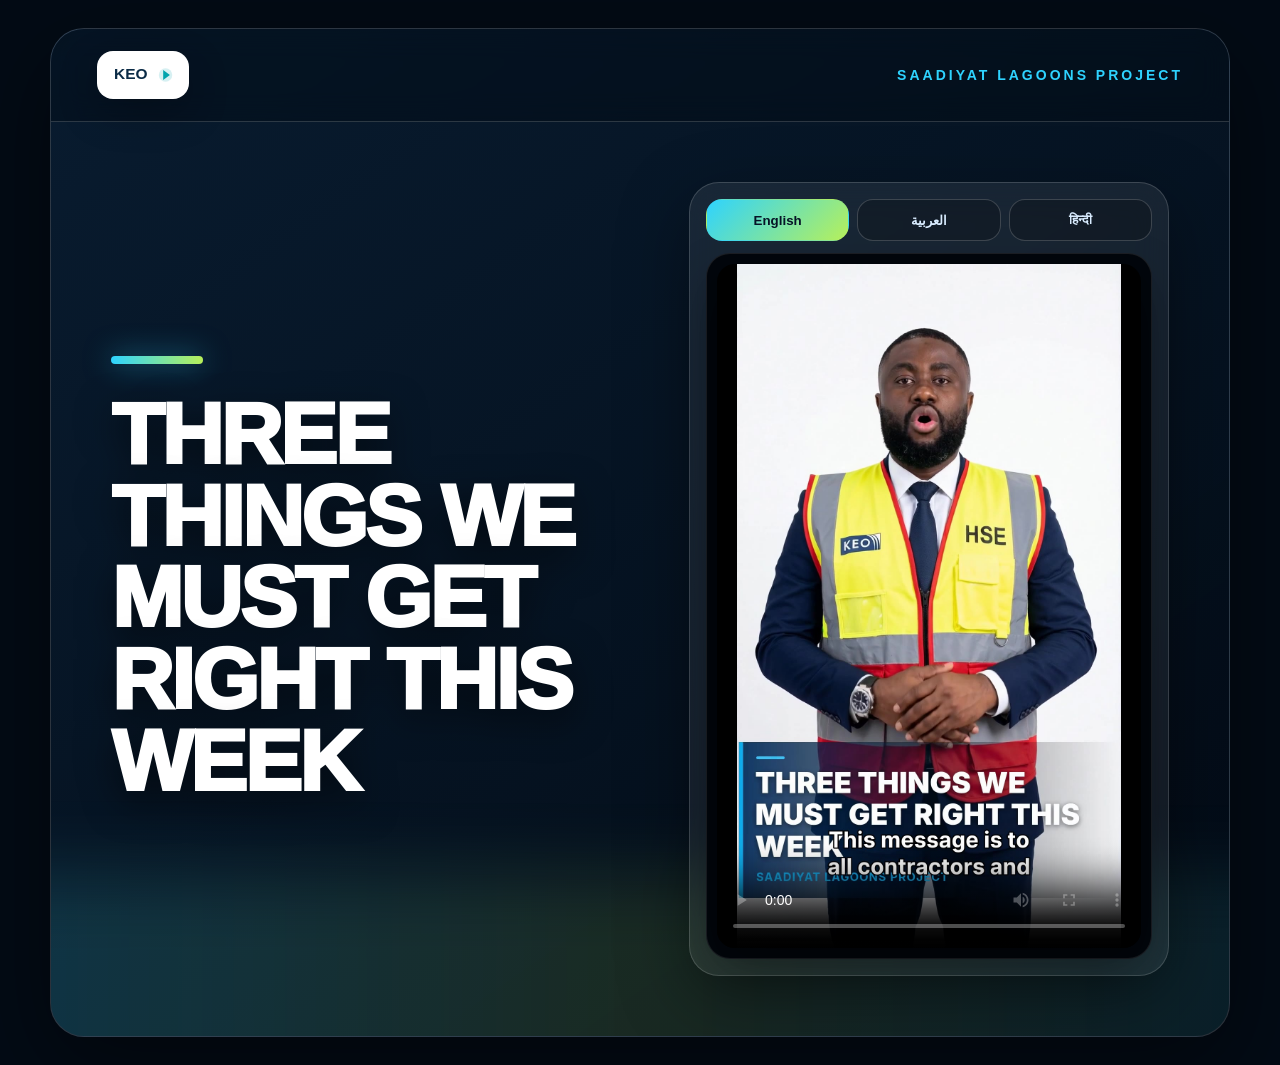
==== index.html @ d4e58001 "Add files via upload" ====
<!DOCTYPE html>
<html lang="en">
<head>
  <meta charset="UTF-8" />
  <meta name="viewport" content="width=device-width, initial-scale=1.0" />
  <title>Three Things We Must Get Right This Week</title>
  <link rel="stylesheet" href="styles.css" />
</head>
<body>
  <main class="pageShell">
    <section class="heroCard">
      <header class="topBar">
        <img src="assets/keo-logo.svg" alt="KEO logo" class="logo" />
        <div class="project">SAADIYAT LAGOONS PROJECT</div>
      </header>

      <section class="heroLayout">
        <div class="titleBlock">
          <div class="line"></div>
          <h1>THREE THINGS WE MUST GET RIGHT THIS WEEK</h1>
        </div>

        <div class="videoCard">
          <div class="tabs" role="tablist" aria-label="Video language selector">
            <button class="tab active" data-video="assets/english.mp4" data-lang="English">English</button>
            <button class="tab" data-video="assets/arabic.mp4" data-lang="Arabic">العربية</button>
            <button class="tab" data-video="assets/hindi.mp4" data-lang="Hindi">हिन्दी</button>
          </div>

          <div class="videoFrame">
            <video id="mainVideo" controls playsinline preload="metadata" poster="assets/poster.jpg">
              <source src="assets/english.mp4" type="video/mp4" />
              Your browser does not support the video tag.
            </video>
          </div>
        </div>
      </section>
    </section>
  </main>

  <script src="script.js"></script>
</body>
</html>
---- styles.css ----
:root{
  --navy:#061426;
  --navy2:#0b2745;
  --blue:#2ed3ff;
  --green:#b7f05a;
  --text:#ffffff;
  --soft:#d9ecff;
  --glass:rgba(255,255,255,.08);
  --line:rgba(255,255,255,.16);
}
*{box-sizing:border-box}
html,body{margin:0;min-height:100%;font-family:Inter,Segoe UI,Arial,sans-serif;background:#030b15;color:var(--text)}
body:before{content:"";position:fixed;inset:0;background:radial-gradient(circle at 15% 10%,rgba(46,211,255,.28),transparent 34%),radial-gradient(circle at 85% 15%,rgba(183,240,90,.18),transparent 28%),linear-gradient(135deg,#061426,#081c31 48%,#020812);z-index:-2}
body:after{content:"";position:fixed;inset:0;background-image:linear-gradient(rgba(255,255,255,.035) 1px,transparent 1px),linear-gradient(90deg,rgba(255,255,255,.035) 1px,transparent 1px);background-size:48px 48px;mask-image:linear-gradient(to bottom,rgba(0,0,0,.8),transparent);z-index:-1}
.pageShell{width:min(1180px,94vw);margin:0 auto;padding:28px 0}
.heroCard{min-height:calc(100vh - 56px);border:1px solid var(--line);border-radius:34px;background:linear-gradient(145deg,rgba(10,31,53,.86),rgba(3,11,21,.93));box-shadow:0 28px 90px rgba(0,0,0,.45);overflow:hidden;position:relative}
.heroCard:before{content:"";position:absolute;inset:auto -12% -28% -12%;height:44%;background:linear-gradient(90deg,rgba(46,211,255,.18),rgba(183,240,90,.12),rgba(46,211,255,.1));filter:blur(36px)}
.topBar{position:relative;z-index:2;display:flex;justify-content:space-between;align-items:center;padding:22px clamp(18px,4vw,46px);border-bottom:1px solid var(--line);background:rgba(2,9,18,.38);backdrop-filter:blur(14px)}
.logo{width:92px;background:#fff;border-radius:16px;padding:9px;box-shadow:0 14px 38px rgba(0,0,0,.25)}
.project{font-weight:900;letter-spacing:3px;color:var(--blue);font-size:clamp(11px,1.7vw,14px);text-align:right}
.heroLayout{position:relative;z-index:2;display:grid;grid-template-columns:1fr minmax(310px,480px);gap:clamp(24px,5vw,58px);align-items:center;padding:clamp(24px,5vw,60px)}
.titleBlock{padding:20px 0}.line{width:92px;height:8px;border-radius:999px;background:linear-gradient(90deg,var(--blue),var(--green));margin-bottom:30px;box-shadow:0 0 28px rgba(46,211,255,.55)}
h1{margin:0;font-size:clamp(42px,7vw,86px);line-height:.95;letter-spacing:-2.8px;font-weight:1000;text-shadow:0 12px 36px rgba(0,0,0,.55)}
.videoCard{border:1px solid var(--line);border-radius:30px;background:rgba(255,255,255,.075);backdrop-filter:blur(18px);padding:16px;box-shadow:0 22px 70px rgba(0,0,0,.34)}
.tabs{display:grid;grid-template-columns:repeat(3,1fr);gap:8px;margin-bottom:12px}.tab{border:1px solid rgba(255,255,255,.18);border-radius:16px;padding:12px 10px;background:rgba(0,0,0,.22);color:var(--soft);font-weight:900;cursor:pointer}.tab.active{background:linear-gradient(135deg,var(--blue),var(--green));color:#061426;border-color:transparent}
.videoFrame{border-radius:24px;background:#02060c;padding:10px;border:1px solid rgba(255,255,255,.1)}
video{display:block;width:100%;max-height:76vh;border-radius:18px;background:#000;box-shadow:0 18px 50px rgba(0,0,0,.45)}
@media(max-width:900px){.heroLayout{grid-template-columns:1fr;padding:24px}.heroCard{border-radius:24px}.topBar{align-items:flex-start;gap:12px}.logo{width:78px}h1{letter-spacing:-1.4px}.videoCard{padding:12px}.tabs{grid-template-columns:1fr}.project{max-width:180px}}
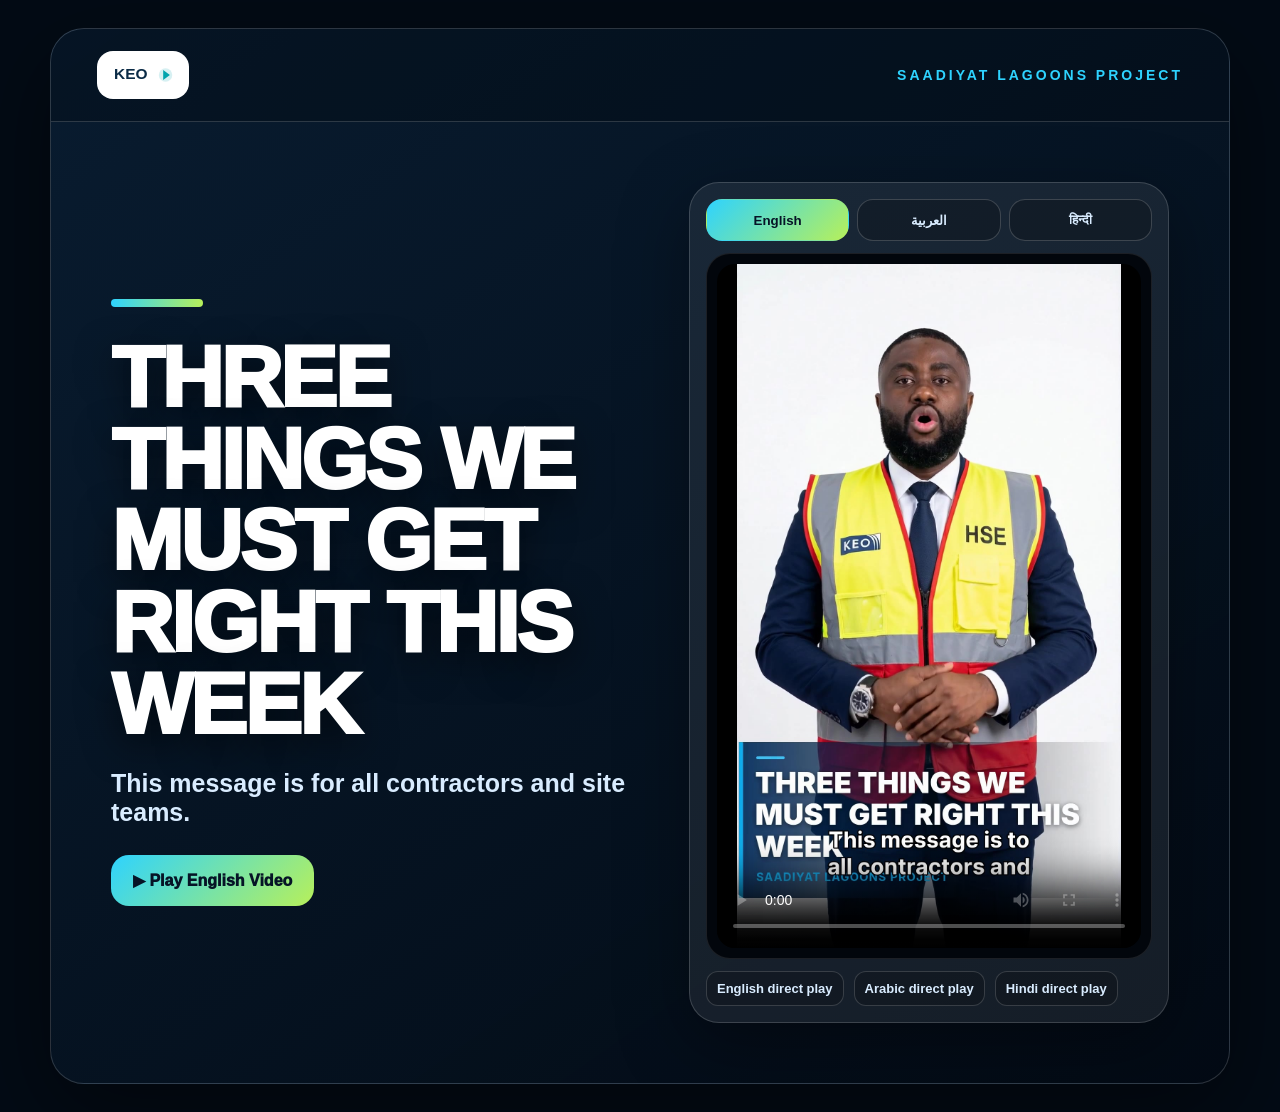
==== commit af6a3b5a: "Add files via upload" ====
--- a/index.html
+++ b/index.html
@@ -1,43 +1,47 @@
 <!DOCTYPE html>
 <html lang="en">
 <head>
-  <meta charset="UTF-8" />
-  <meta name="viewport" content="width=device-width, initial-scale=1.0" />
-  <title>Three Things We Must Get Right This Week</title>
-  <link rel="stylesheet" href="styles.css" />
+<meta charset="UTF-8"><meta name="viewport" content="width=device-width, initial-scale=1.0">
+<title>Three Things We Must Get Right This Week</title>
+<link rel="stylesheet" href="styles.css">
 </head>
 <body>
-  <main class="pageShell">
-    <section class="heroCard">
-      <header class="topBar">
-        <img src="assets/keo-logo.svg" alt="KEO logo" class="logo" />
-        <div class="project">SAADIYAT LAGOONS PROJECT</div>
-      </header>
-
-      <section class="heroLayout">
-        <div class="titleBlock">
-          <div class="line"></div>
-          <h1>THREE THINGS WE MUST GET RIGHT THIS WEEK</h1>
-        </div>
-
-        <div class="videoCard">
-          <div class="tabs" role="tablist" aria-label="Video language selector">
-            <button class="tab active" data-video="assets/english.mp4" data-lang="English">English</button>
-            <button class="tab" data-video="assets/arabic.mp4" data-lang="Arabic">العربية</button>
-            <button class="tab" data-video="assets/hindi.mp4" data-lang="Hindi">हिन्दी</button>
-          </div>
-
-          <div class="videoFrame">
-            <video id="mainVideo" controls playsinline preload="metadata" poster="assets/poster.jpg">
-              <source src="assets/english.mp4" type="video/mp4" />
-              Your browser does not support the video tag.
-            </video>
-          </div>
-        </div>
-      </section>
-    </section>
-  </main>
-
-  <script src="script.js"></script>
+<main class="pageShell">
+<section class="heroCard">
+<header class="topBar">
+<img src="assets/keo-logo.svg" alt="KEO logo" class="logo">
+<div class="project">SAADIYAT LAGOONS PROJECT</div>
+</header>
+<section class="heroLayout">
+<div class="titleBlock">
+<div class="line"></div>
+<h1>THREE THINGS WE MUST GET RIGHT THIS WEEK</h1>
+<p class="subtitle">This message is for all contractors and site teams.</p>
+<a class="bigPlayButton" href="?video=english&play=1">▶ Play English Video</a>
+</div>
+<div class="videoCard">
+<div class="tabs">
+<button class="tab active" data-video="assets/english.mp4" data-lang="english">English</button>
+<button class="tab" data-video="assets/arabic.mp4" data-lang="arabic">العربية</button>
+<button class="tab" data-video="assets/hindi.mp4" data-lang="hindi">हिन्दी</button>
+</div>
+<div class="videoFrame">
+<button id="posterButton" class="posterButton" aria-label="Play video">
+<img src="assets/poster.jpg" alt="Safety video poster"><span class="playCircle">▶</span>
+</button>
+<video id="mainVideo" controls playsinline preload="metadata" poster="assets/poster.jpg">
+<source src="assets/english.mp4" type="video/mp4">Your browser does not support the video tag.
+</video>
+</div>
+<div class="directLinks">
+<a href="?video=english&play=1">English direct play</a>
+<a href="?video=arabic&play=1">Arabic direct play</a>
+<a href="?video=hindi&play=1">Hindi direct play</a>
+</div>
+</div>
+</section>
+</section>
+</main>
+<script src="script.js"></script>
 </body>
-</html>
+</html>
--- a/styles.css
+++ b/styles.css
@@ -1,28 +1,16 @@
-:root{
-  --navy:#061426;
-  --navy2:#0b2745;
-  --blue:#2ed3ff;
-  --green:#b7f05a;
-  --text:#ffffff;
-  --soft:#d9ecff;
-  --glass:rgba(255,255,255,.08);
-  --line:rgba(255,255,255,.16);
-}
-*{box-sizing:border-box}
-html,body{margin:0;min-height:100%;font-family:Inter,Segoe UI,Arial,sans-serif;background:#030b15;color:var(--text)}
-body:before{content:"";position:fixed;inset:0;background:radial-gradient(circle at 15% 10%,rgba(46,211,255,.28),transparent 34%),radial-gradient(circle at 85% 15%,rgba(183,240,90,.18),transparent 28%),linear-gradient(135deg,#061426,#081c31 48%,#020812);z-index:-2}
-body:after{content:"";position:fixed;inset:0;background-image:linear-gradient(rgba(255,255,255,.035) 1px,transparent 1px),linear-gradient(90deg,rgba(255,255,255,.035) 1px,transparent 1px);background-size:48px 48px;mask-image:linear-gradient(to bottom,rgba(0,0,0,.8),transparent);z-index:-1}
-.pageShell{width:min(1180px,94vw);margin:0 auto;padding:28px 0}
-.heroCard{min-height:calc(100vh - 56px);border:1px solid var(--line);border-radius:34px;background:linear-gradient(145deg,rgba(10,31,53,.86),rgba(3,11,21,.93));box-shadow:0 28px 90px rgba(0,0,0,.45);overflow:hidden;position:relative}
-.heroCard:before{content:"";position:absolute;inset:auto -12% -28% -12%;height:44%;background:linear-gradient(90deg,rgba(46,211,255,.18),rgba(183,240,90,.12),rgba(46,211,255,.1));filter:blur(36px)}
-.topBar{position:relative;z-index:2;display:flex;justify-content:space-between;align-items:center;padding:22px clamp(18px,4vw,46px);border-bottom:1px solid var(--line);background:rgba(2,9,18,.38);backdrop-filter:blur(14px)}
-.logo{width:92px;background:#fff;border-radius:16px;padding:9px;box-shadow:0 14px 38px rgba(0,0,0,.25)}
-.project{font-weight:900;letter-spacing:3px;color:var(--blue);font-size:clamp(11px,1.7vw,14px);text-align:right}
-.heroLayout{position:relative;z-index:2;display:grid;grid-template-columns:1fr minmax(310px,480px);gap:clamp(24px,5vw,58px);align-items:center;padding:clamp(24px,5vw,60px)}
-.titleBlock{padding:20px 0}.line{width:92px;height:8px;border-radius:999px;background:linear-gradient(90deg,var(--blue),var(--green));margin-bottom:30px;box-shadow:0 0 28px rgba(46,211,255,.55)}
+:root{--navy:#061426;--blue:#2ed3ff;--green:#b7f05a;--text:#fff;--soft:#d9ecff;--line:rgba(255,255,255,.16)}
+*{box-sizing:border-box}html,body{margin:0;min-height:100%;font-family:Inter,Segoe UI,Arial,sans-serif;background:#030b15;color:var(--text)}
+body:before{content:"";position:fixed;inset:0;background:radial-gradient(circle at 15% 10%,rgba(46,211,255,.28),transparent 34%),linear-gradient(135deg,#061426,#081c31 48%,#020812);z-index:-2}
+.pageShell{width:min(1180px,94vw);margin:0 auto;padding:28px 0}.heroCard{min-height:calc(100vh - 56px);border:1px solid var(--line);border-radius:34px;background:linear-gradient(145deg,rgba(10,31,53,.86),rgba(3,11,21,.93));box-shadow:0 28px 90px rgba(0,0,0,.45);overflow:hidden}
+.topBar{display:flex;justify-content:space-between;align-items:center;padding:22px clamp(18px,4vw,46px);border-bottom:1px solid var(--line);background:rgba(2,9,18,.38)}
+.logo{width:92px;background:#fff;border-radius:16px;padding:9px}.project{font-weight:900;letter-spacing:3px;color:var(--blue);font-size:14px;text-align:right}
+.heroLayout{display:grid;grid-template-columns:1fr minmax(310px,480px);gap:clamp(24px,5vw,58px);align-items:center;padding:clamp(24px,5vw,60px)}
+.line{width:92px;height:8px;border-radius:999px;background:linear-gradient(90deg,var(--blue),var(--green));margin-bottom:30px}
 h1{margin:0;font-size:clamp(42px,7vw,86px);line-height:.95;letter-spacing:-2.8px;font-weight:1000;text-shadow:0 12px 36px rgba(0,0,0,.55)}
-.videoCard{border:1px solid var(--line);border-radius:30px;background:rgba(255,255,255,.075);backdrop-filter:blur(18px);padding:16px;box-shadow:0 22px 70px rgba(0,0,0,.34)}
+.subtitle{font-size:clamp(17px,2.4vw,25px);font-weight:800;color:var(--soft);margin:24px 0 28px}.bigPlayButton{display:inline-flex;text-decoration:none;color:#061426;background:linear-gradient(135deg,var(--blue),var(--green));font-weight:1000;border-radius:18px;padding:16px 22px}
+.videoCard{border:1px solid var(--line);border-radius:30px;background:rgba(255,255,255,.075);padding:16px;box-shadow:0 22px 70px rgba(0,0,0,.34)}
 .tabs{display:grid;grid-template-columns:repeat(3,1fr);gap:8px;margin-bottom:12px}.tab{border:1px solid rgba(255,255,255,.18);border-radius:16px;padding:12px 10px;background:rgba(0,0,0,.22);color:var(--soft);font-weight:900;cursor:pointer}.tab.active{background:linear-gradient(135deg,var(--blue),var(--green));color:#061426;border-color:transparent}
-.videoFrame{border-radius:24px;background:#02060c;padding:10px;border:1px solid rgba(255,255,255,.1)}
-video{display:block;width:100%;max-height:76vh;border-radius:18px;background:#000;box-shadow:0 18px 50px rgba(0,0,0,.45)}
-@media(max-width:900px){.heroLayout{grid-template-columns:1fr;padding:24px}.heroCard{border-radius:24px}.topBar{align-items:flex-start;gap:12px}.logo{width:78px}h1{letter-spacing:-1.4px}.videoCard{padding:12px}.tabs{grid-template-columns:1fr}.project{max-width:180px}}
+.videoFrame{border-radius:24px;background:#02060c;padding:10px;border:1px solid rgba(255,255,255,.1);position:relative}video{display:block;width:100%;max-height:76vh;border-radius:18px;background:#000}
+.posterButton{display:none;position:relative;width:100%;border:0;padding:0;border-radius:18px;background:#000;overflow:hidden;cursor:pointer}.posterButton img{display:block;width:100%;border-radius:18px}.playCircle{position:absolute;left:50%;top:50%;transform:translate(-50%,-50%);width:94px;height:94px;border-radius:50%;display:grid;place-items:center;background:rgba(46,211,255,.9);color:white;font-size:44px}
+.videoFrame.needsClick video{display:none}.videoFrame.needsClick .posterButton{display:block}.directLinks{display:flex;gap:10px;flex-wrap:wrap;margin-top:12px}.directLinks a{color:var(--soft);text-decoration:none;border:1px solid var(--line);padding:9px 10px;border-radius:12px;background:rgba(0,0,0,.18);font-weight:800;font-size:13px}
+@media(max-width:900px){.heroLayout{grid-template-columns:1fr;padding:24px}.tabs{grid-template-columns:1fr}.project{max-width:180px}}
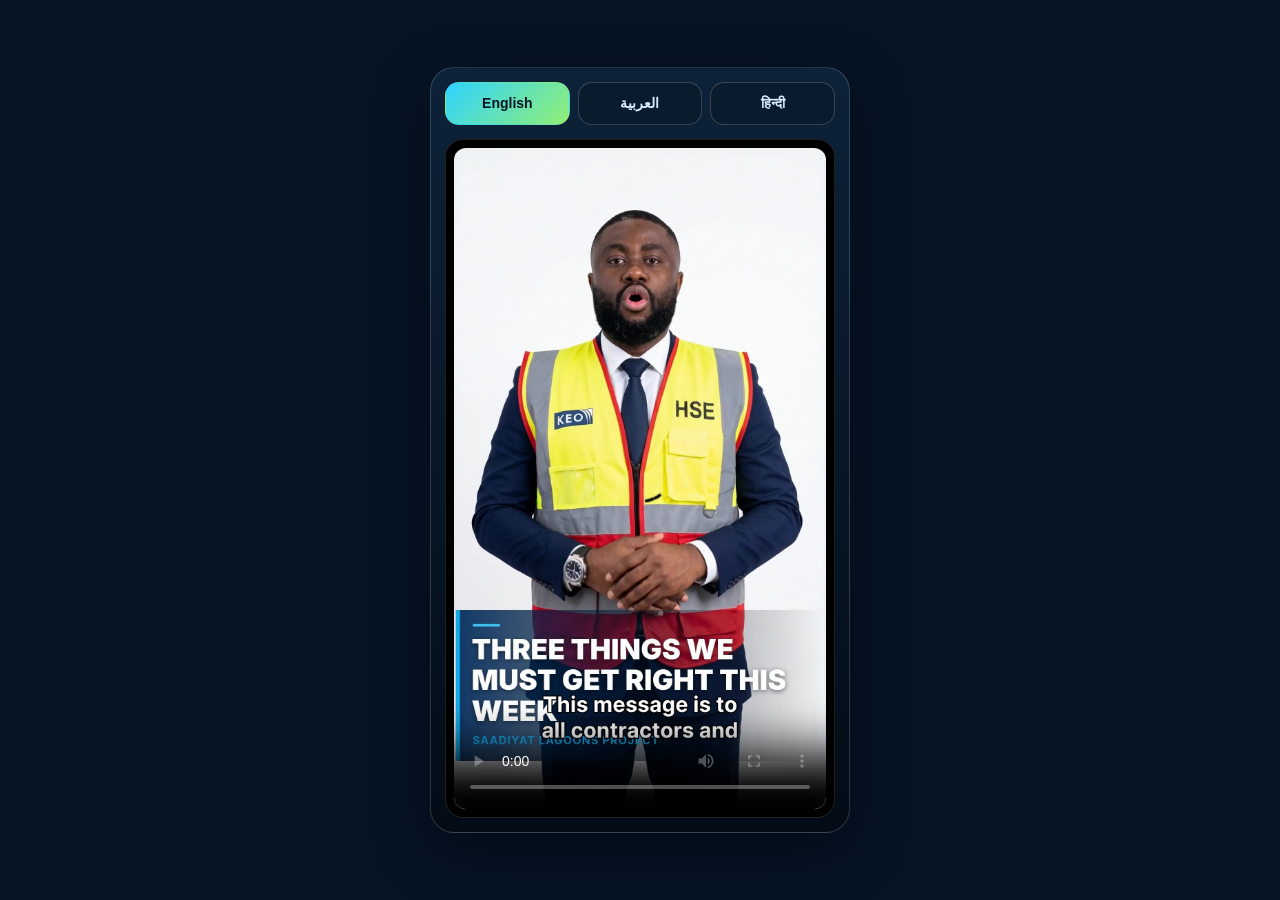
==== commit 24a50b6f: "Add files via upload" ====
--- a/index.html
+++ b/index.html
@@ -1,47 +1,34 @@
 <!DOCTYPE html>
 <html lang="en">
 <head>
-<meta charset="UTF-8"><meta name="viewport" content="width=device-width, initial-scale=1.0">
-<title>Three Things We Must Get Right This Week</title>
-<link rel="stylesheet" href="styles.css">
+  <meta charset="UTF-8" />
+  <meta name="viewport" content="width=device-width, initial-scale=1.0" />
+  <title>KEO Safety Video</title>
+  <link rel="stylesheet" href="styles.css" />
 </head>
 <body>
-<main class="pageShell">
-<section class="heroCard">
-<header class="topBar">
-<img src="assets/keo-logo.svg" alt="KEO logo" class="logo">
-<div class="project">SAADIYAT LAGOONS PROJECT</div>
-</header>
-<section class="heroLayout">
-<div class="titleBlock">
-<div class="line"></div>
-<h1>THREE THINGS WE MUST GET RIGHT THIS WEEK</h1>
-<p class="subtitle">This message is for all contractors and site teams.</p>
-<a class="bigPlayButton" href="?video=english&play=1">▶ Play English Video</a>
-</div>
-<div class="videoCard">
-<div class="tabs">
-<button class="tab active" data-video="assets/english.mp4" data-lang="english">English</button>
-<button class="tab" data-video="assets/arabic.mp4" data-lang="arabic">العربية</button>
-<button class="tab" data-video="assets/hindi.mp4" data-lang="hindi">हिन्दी</button>
-</div>
-<div class="videoFrame">
-<button id="posterButton" class="posterButton" aria-label="Play video">
-<img src="assets/poster.jpg" alt="Safety video poster"><span class="playCircle">▶</span>
-</button>
-<video id="mainVideo" controls playsinline preload="metadata" poster="assets/poster.jpg">
-<source src="assets/english.mp4" type="video/mp4">Your browser does not support the video tag.
-</video>
-</div>
-<div class="directLinks">
-<a href="?video=english&play=1">English direct play</a>
-<a href="?video=arabic&play=1">Arabic direct play</a>
-<a href="?video=hindi&play=1">Hindi direct play</a>
-</div>
-</div>
-</section>
-</section>
-</main>
-<script src="script.js"></script>
+  <main class="page">
+    <section class="videoBox" aria-label="Safety video player">
+      <div class="tabs" role="tablist" aria-label="Video language selector">
+        <button class="tab active" data-video="assets/english.mp4" data-lang="english">English</button>
+        <button class="tab" data-video="assets/arabic.mp4" data-lang="arabic">العربية</button>
+        <button class="tab" data-video="assets/hindi.mp4" data-lang="hindi">हिन्दी</button>
+      </div>
+
+      <div class="videoFrame">
+        <button id="posterButton" class="posterButton" aria-label="Play video">
+          <img src="assets/poster.jpg" alt="Safety video poster" />
+          <span class="playCircle">▶</span>
+        </button>
+
+        <video id="mainVideo" controls playsinline preload="metadata" poster="assets/poster.jpg">
+          <source src="assets/english.mp4" type="video/mp4" />
+          Your browser does not support the video tag.
+        </video>
+      </div>
+    </section>
+  </main>
+
+  <script src="script.js"></script>
 </body>
-</html>+</html>
--- a/styles.css
+++ b/styles.css
@@ -1,16 +1,116 @@
-:root{--navy:#061426;--blue:#2ed3ff;--green:#b7f05a;--text:#fff;--soft:#d9ecff;--line:rgba(255,255,255,.16)}
-*{box-sizing:border-box}html,body{margin:0;min-height:100%;font-family:Inter,Segoe UI,Arial,sans-serif;background:#030b15;color:var(--text)}
-body:before{content:"";position:fixed;inset:0;background:radial-gradient(circle at 15% 10%,rgba(46,211,255,.28),transparent 34%),linear-gradient(135deg,#061426,#081c31 48%,#020812);z-index:-2}
-.pageShell{width:min(1180px,94vw);margin:0 auto;padding:28px 0}.heroCard{min-height:calc(100vh - 56px);border:1px solid var(--line);border-radius:34px;background:linear-gradient(145deg,rgba(10,31,53,.86),rgba(3,11,21,.93));box-shadow:0 28px 90px rgba(0,0,0,.45);overflow:hidden}
-.topBar{display:flex;justify-content:space-between;align-items:center;padding:22px clamp(18px,4vw,46px);border-bottom:1px solid var(--line);background:rgba(2,9,18,.38)}
-.logo{width:92px;background:#fff;border-radius:16px;padding:9px}.project{font-weight:900;letter-spacing:3px;color:var(--blue);font-size:14px;text-align:right}
-.heroLayout{display:grid;grid-template-columns:1fr minmax(310px,480px);gap:clamp(24px,5vw,58px);align-items:center;padding:clamp(24px,5vw,60px)}
-.line{width:92px;height:8px;border-radius:999px;background:linear-gradient(90deg,var(--blue),var(--green));margin-bottom:30px}
-h1{margin:0;font-size:clamp(42px,7vw,86px);line-height:.95;letter-spacing:-2.8px;font-weight:1000;text-shadow:0 12px 36px rgba(0,0,0,.55)}
-.subtitle{font-size:clamp(17px,2.4vw,25px);font-weight:800;color:var(--soft);margin:24px 0 28px}.bigPlayButton{display:inline-flex;text-decoration:none;color:#061426;background:linear-gradient(135deg,var(--blue),var(--green));font-weight:1000;border-radius:18px;padding:16px 22px}
-.videoCard{border:1px solid var(--line);border-radius:30px;background:rgba(255,255,255,.075);padding:16px;box-shadow:0 22px 70px rgba(0,0,0,.34)}
-.tabs{display:grid;grid-template-columns:repeat(3,1fr);gap:8px;margin-bottom:12px}.tab{border:1px solid rgba(255,255,255,.18);border-radius:16px;padding:12px 10px;background:rgba(0,0,0,.22);color:var(--soft);font-weight:900;cursor:pointer}.tab.active{background:linear-gradient(135deg,var(--blue),var(--green));color:#061426;border-color:transparent}
-.videoFrame{border-radius:24px;background:#02060c;padding:10px;border:1px solid rgba(255,255,255,.1);position:relative}video{display:block;width:100%;max-height:76vh;border-radius:18px;background:#000}
-.posterButton{display:none;position:relative;width:100%;border:0;padding:0;border-radius:18px;background:#000;overflow:hidden;cursor:pointer}.posterButton img{display:block;width:100%;border-radius:18px}.playCircle{position:absolute;left:50%;top:50%;transform:translate(-50%,-50%);width:94px;height:94px;border-radius:50%;display:grid;place-items:center;background:rgba(46,211,255,.9);color:white;font-size:44px}
-.videoFrame.needsClick video{display:none}.videoFrame.needsClick .posterButton{display:block}.directLinks{display:flex;gap:10px;flex-wrap:wrap;margin-top:12px}.directLinks a{color:var(--soft);text-decoration:none;border:1px solid var(--line);padding:9px 10px;border-radius:12px;background:rgba(0,0,0,.18);font-weight:800;font-size:13px}
-@media(max-width:900px){.heroLayout{grid-template-columns:1fr;padding:24px}.tabs{grid-template-columns:1fr}.project{max-width:180px}}
+:root{
+  --bg:#061426;
+  --panel:#0b1f35;
+  --line:rgba(255,255,255,.16);
+  --blue:#2ed3ff;
+  --green:#93ef74;
+  --text:#ffffff;
+  --soft:#d9ecff;
+}
+*{box-sizing:border-box}
+html,body{
+  margin:0;
+  min-height:100%;
+  font-family:Inter,Segoe UI,Arial,sans-serif;
+  background:#061426;
+  color:var(--text);
+}
+body{
+  display:flex;
+  align-items:center;
+  justify-content:center;
+}
+.page{
+  width:100%;
+  min-height:100vh;
+  display:flex;
+  align-items:center;
+  justify-content:center;
+  padding:18px;
+}
+.videoBox{
+  width:min(420px,96vw);
+  border:1px solid var(--line);
+  border-radius:24px;
+  background:linear-gradient(180deg,rgba(13,35,58,.98),rgba(3,12,22,.98));
+  padding:14px;
+  box-shadow:0 18px 60px rgba(0,0,0,.45);
+}
+.tabs{
+  display:grid;
+  grid-template-columns:repeat(3,1fr);
+  gap:8px;
+  margin-bottom:14px;
+}
+.tab{
+  border:1px solid rgba(255,255,255,.18);
+  border-radius:14px;
+  padding:12px 8px;
+  background:rgba(0,0,0,.18);
+  color:var(--soft);
+  font-weight:900;
+  cursor:pointer;
+  font-size:14px;
+}
+.tab.active{
+  color:#061426;
+  border-color:transparent;
+  background:linear-gradient(135deg,var(--blue),var(--green));
+}
+.videoFrame{
+  position:relative;
+  background:#000;
+  border-radius:18px;
+  padding:8px;
+  border:1px solid rgba(255,255,255,.12);
+  overflow:hidden;
+}
+video{
+  display:block;
+  width:100%;
+  max-height:calc(100vh - 120px);
+  border-radius:12px;
+  background:#000;
+}
+.posterButton{
+  display:none;
+  position:relative;
+  width:100%;
+  border:0;
+  padding:0;
+  background:#000;
+  border-radius:12px;
+  cursor:pointer;
+  overflow:hidden;
+}
+.posterButton img{
+  display:block;
+  width:100%;
+  border-radius:12px;
+}
+.playCircle{
+  position:absolute;
+  left:50%;
+  top:50%;
+  transform:translate(-50%,-50%);
+  width:84px;
+  height:84px;
+  border-radius:50%;
+  display:grid;
+  place-items:center;
+  background:rgba(46,211,255,.92);
+  color:white;
+  font-size:40px;
+  box-shadow:0 12px 36px rgba(0,0,0,.48);
+}
+.videoFrame.needsClick video{display:none}
+.videoFrame.needsClick .posterButton{display:block}
+
+@media(max-width:520px){
+  .page{padding:10px}
+  .videoBox{width:100%;border-radius:18px;padding:10px}
+  .tabs{gap:6px;margin-bottom:10px}
+  .tab{font-size:13px;padding:10px 6px;border-radius:12px}
+  .videoFrame{padding:6px;border-radius:14px}
+  video{border-radius:10px;max-height:calc(100vh - 95px)}
+}
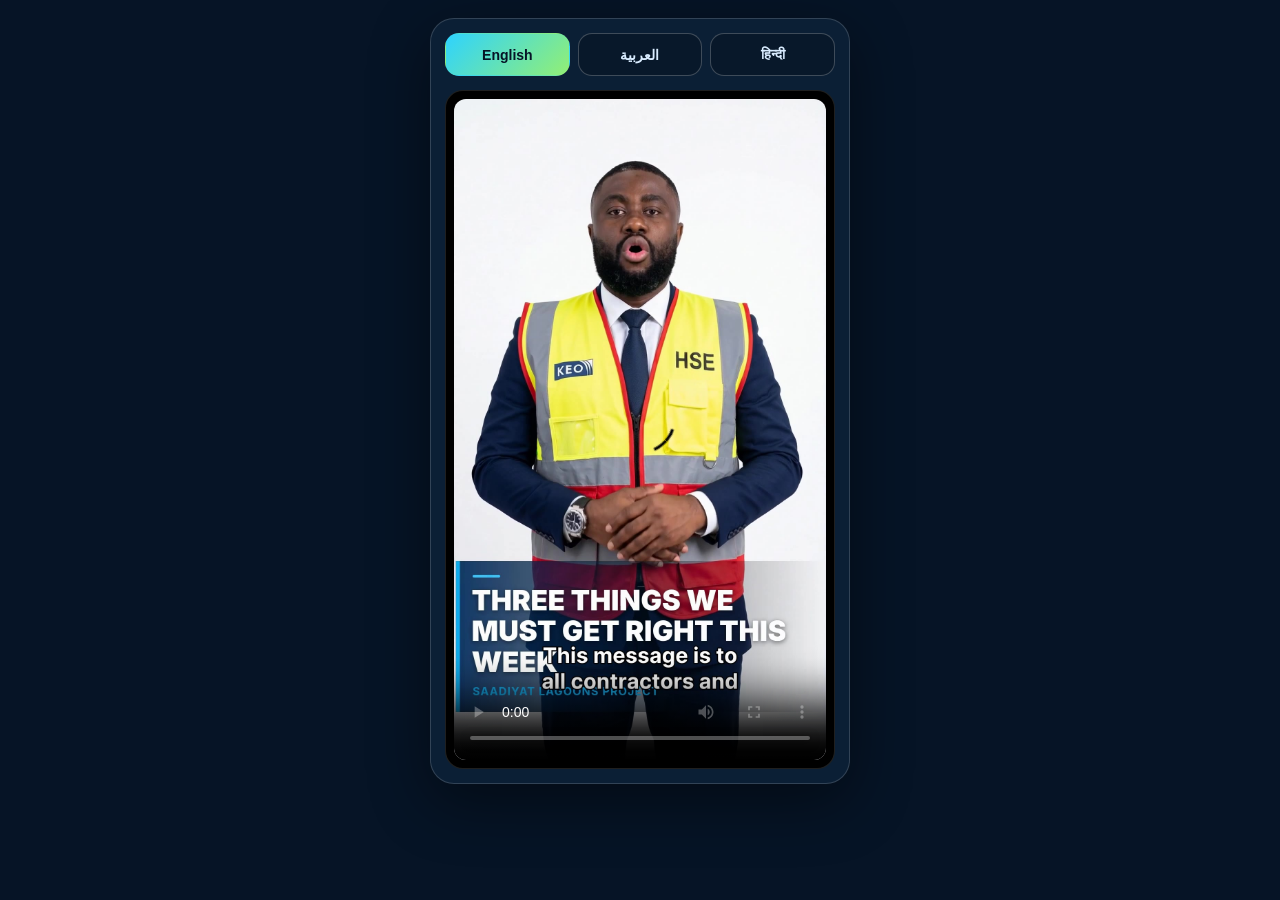
==== commit 02ad9dfa: "Add files via upload" ====
--- a/index.html
+++ b/index.html
@@ -4,23 +4,18 @@
   <meta charset="UTF-8" />
   <meta name="viewport" content="width=device-width, initial-scale=1.0" />
   <title>KEO Safety Video</title>
-  <link rel="stylesheet" href="styles.css" />
+  <link rel="stylesheet" href="styles.css?v=compact-final-2" />
 </head>
 <body>
   <main class="page">
-    <section class="videoBox" aria-label="Safety video player">
-      <div class="tabs" role="tablist" aria-label="Video language selector">
+    <section class="playerCard">
+      <div class="tabs">
         <button class="tab active" data-video="assets/english.mp4" data-lang="english">English</button>
         <button class="tab" data-video="assets/arabic.mp4" data-lang="arabic">العربية</button>
         <button class="tab" data-video="assets/hindi.mp4" data-lang="hindi">हिन्दी</button>
       </div>
 
       <div class="videoFrame">
-        <button id="posterButton" class="posterButton" aria-label="Play video">
-          <img src="assets/poster.jpg" alt="Safety video poster" />
-          <span class="playCircle">▶</span>
-        </button>
-
         <video id="mainVideo" controls playsinline preload="metadata" poster="assets/poster.jpg">
           <source src="assets/english.mp4" type="video/mp4" />
           Your browser does not support the video tag.
@@ -29,6 +24,6 @@
     </section>
   </main>
 
-  <script src="script.js"></script>
+  <script src="script.js?v=compact-final-2"></script>
 </body>
 </html>
--- a/styles.css
+++ b/styles.css
@@ -1,116 +1,107 @@
-:root{
-  --bg:#061426;
-  --panel:#0b1f35;
-  --line:rgba(255,255,255,.16);
-  --blue:#2ed3ff;
-  --green:#93ef74;
-  --text:#ffffff;
-  --soft:#d9ecff;
+*{
+  box-sizing:border-box !important;
 }
-*{box-sizing:border-box}
+
 html,body{
-  margin:0;
-  min-height:100%;
-  font-family:Inter,Segoe UI,Arial,sans-serif;
-  background:#061426;
-  color:var(--text);
+  margin:0 !important;
+  padding:0 !important;
+  width:100% !important;
+  min-height:100% !important;
+  background:#061426 !important;
+  font-family:Arial,Segoe UI,sans-serif !important;
+  overflow-x:hidden !important;
 }
-body{
-  display:flex;
-  align-items:center;
-  justify-content:center;
+
+.page{
+  width:100% !important;
+  min-height:100vh !important;
+  display:flex !important;
+  align-items:flex-start !important;
+  justify-content:center !important;
+  padding:18px 10px !important;
+  background:#061426 !important;
 }
-.page{
-  width:100%;
-  min-height:100vh;
-  display:flex;
-  align-items:center;
-  justify-content:center;
-  padding:18px;
+
+.playerCard{
+  width:100% !important;
+  max-width:420px !important;
+  margin:0 auto !important;
+  padding:14px !important;
+  border-radius:24px !important;
+  background:#0b1f35 !important;
+  border:1px solid rgba(255,255,255,.16) !important;
+  box-shadow:0 18px 60px rgba(0,0,0,.45) !important;
 }
-.videoBox{
-  width:min(420px,96vw);
-  border:1px solid var(--line);
-  border-radius:24px;
-  background:linear-gradient(180deg,rgba(13,35,58,.98),rgba(3,12,22,.98));
-  padding:14px;
-  box-shadow:0 18px 60px rgba(0,0,0,.45);
+
+.tabs{
+  width:100% !important;
+  display:grid !important;
+  grid-template-columns:repeat(3,1fr) !important;
+  gap:8px !important;
+  margin:0 0 14px 0 !important;
+  padding:0 !important;
 }
-.tabs{
-  display:grid;
-  grid-template-columns:repeat(3,1fr);
-  gap:8px;
-  margin-bottom:14px;
+
+.tab{
+  width:100% !important;
+  border:1px solid rgba(255,255,255,.22) !important;
+  border-radius:14px !important;
+  padding:12px 8px !important;
+  background:rgba(0,0,0,.20) !important;
+  color:#d9ecff !important;
+  font-weight:900 !important;
+  font-size:14px !important;
+  cursor:pointer !important;
+  text-align:center !important;
 }
-.tab{
-  border:1px solid rgba(255,255,255,.18);
-  border-radius:14px;
-  padding:12px 8px;
-  background:rgba(0,0,0,.18);
-  color:var(--soft);
-  font-weight:900;
-  cursor:pointer;
-  font-size:14px;
+
+.tab.active{
+  color:#061426 !important;
+  background:linear-gradient(135deg,#2ed3ff,#93ef74) !important;
+  border-color:transparent !important;
 }
-.tab.active{
-  color:#061426;
-  border-color:transparent;
-  background:linear-gradient(135deg,var(--blue),var(--green));
+
+.videoFrame{
+  width:100% !important;
+  background:#000 !important;
+  border-radius:18px !important;
+  padding:8px !important;
+  overflow:hidden !important;
+  border:1px solid rgba(255,255,255,.12) !important;
 }
-.videoFrame{
-  position:relative;
-  background:#000;
-  border-radius:18px;
-  padding:8px;
-  border:1px solid rgba(255,255,255,.12);
-  overflow:hidden;
+
+video{
+  display:block !important;
+  width:100% !important;
+  height:auto !important;
+  max-width:100% !important;
+  max-height:calc(100vh - 110px) !important;
+  object-fit:contain !important;
+  border-radius:12px !important;
+  background:#000 !important;
+  margin:0 auto !important;
 }
-video{
-  display:block;
-  width:100%;
-  max-height:calc(100vh - 120px);
-  border-radius:12px;
-  background:#000;
-}
-.posterButton{
-  display:none;
-  position:relative;
-  width:100%;
-  border:0;
-  padding:0;
-  background:#000;
-  border-radius:12px;
-  cursor:pointer;
-  overflow:hidden;
-}
-.posterButton img{
-  display:block;
-  width:100%;
-  border-radius:12px;
-}
-.playCircle{
-  position:absolute;
-  left:50%;
-  top:50%;
-  transform:translate(-50%,-50%);
-  width:84px;
-  height:84px;
-  border-radius:50%;
-  display:grid;
-  place-items:center;
-  background:rgba(46,211,255,.92);
-  color:white;
-  font-size:40px;
-  box-shadow:0 12px 36px rgba(0,0,0,.48);
-}
-.videoFrame.needsClick video{display:none}
-.videoFrame.needsClick .posterButton{display:block}
 
 @media(max-width:520px){
-  .page{padding:10px}
-  .videoBox{width:100%;border-radius:18px;padding:10px}
-  .tabs{gap:6px;margin-bottom:10px}
-  .tab{font-size:13px;padding:10px 6px;border-radius:12px}
-  .videoFrame{padding:6px;border-radius:14px}
-  video{border-radius:10px;max-height:calc(100vh - 95px)}
+  .page{
+    padding:10px !important;
+  }
+  .playerCard{
+    max-width:100% !important;
+    padding:10px !important;
+    border-radius:18px !important;
+  }
+  .tabs{
+    gap:6px !important;
+    margin-bottom:10px !important;
+  }
+  .tab{
+    font-size:13px !important;
+    padding:10px 6px !important;
+    border-radius:12px !important;
+  }
+  .videoFrame{
+    padding:6px !important;
+    border-radius:14px !important;
+  }
 }
